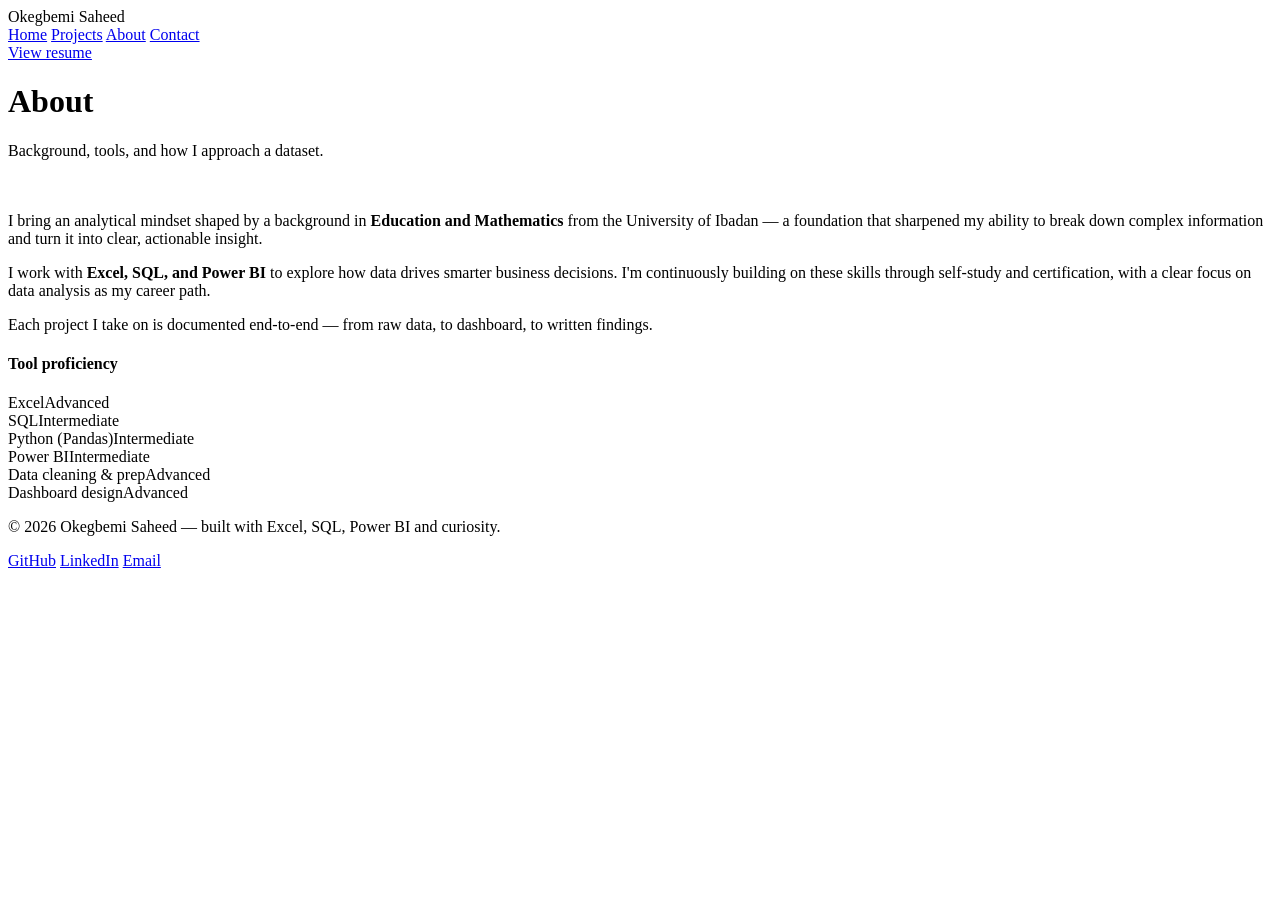
==== about.html @ 9b661058 "Add files via upload" ====
<!DOCTYPE html>
<html lang="en">
<head>
<meta charset="UTF-8" />
<meta name="viewport" content="width=device-width, initial-scale=1.0" />
<title>About — Okegbemi Saheed</title>
<link rel="icon" type="image/png" href="./profile.png">
<link rel="preconnect" href="https://fonts.googleapis.com">
<link href="https://fonts.googleapis.com/css2?family=Source+Serif+4:wght@500;600;700&family=Manrope:wght@400;500;600;700;800&display=swap" rel="stylesheet">
<link rel="stylesheet" href="./assets/styles.css">
</head>
<body>

<header>
  <nav>
    <div class="logo">Okegbemi Saheed</div>
    <div class="navlinks">
      <a href="./index.html">Home</a>
      <a href="./projects.html">Projects</a>
      <a href="./about.html" class="active">About</a>
      <a href="./contact.html">Contact</a>
    </div>
    <a href="./resume.pdf" class="btn-resume" target="_blank" rel="noopener">View resume</a>
  </nav>
</header>

<div class="page-header">
  <div class="wrap">
    <h1 class="serif">About</h1>
    <p>Background, tools, and how I approach a dataset.</p>
  </div>
</div>

<section class="section" style="padding-top:20px;">
  <div class="wrap">
    <div class="about-grid">
      <div class="about-text">
        <p>I bring an analytical mindset shaped by a background in <strong>Education and Mathematics</strong> from the University of Ibadan — a foundation that sharpened my ability to break down complex information and turn it into clear, actionable insight.</p>
        <p>I work with <strong>Excel, SQL, and Power BI</strong> to explore how data drives smarter business decisions. I'm continuously building on these skills through self-study and certification, with a clear focus on data analysis as my career path.</p>
        <p>Each project I take on is documented end-to-end — from raw data, to dashboard, to written findings.</p>
      </div>

      <div class="skills-box">
        <h4>Tool proficiency</h4>
        <div class="skill-row">
          <div class="top"><span>Excel</span><span>Advanced</span></div>
          <div class="bar"><i style="width:88%;"></i></div>
        </div>
        <div class="skill-row">
          <div class="top"><span>SQL</span><span>Intermediate</span></div>
          <div class="bar"><i style="width:65%;"></i></div>
        </div>
        <div class="skill-row">
          <div class="top"><span>Python (Pandas)</span><span>Intermediate</span></div>
          <div class="bar"><i style="width:60%;"></i></div>
        </div>
        <div class="skill-row">
          <div class="top"><span>Power BI</span><span>Intermediate</span></div>
          <div class="bar"><i style="width:60%;"></i></div>
        </div>
        <div class="skill-row">
          <div class="top"><span>Data cleaning & prep</span><span>Advanced</span></div>
          <div class="bar"><i style="width:85%;"></i></div>
        </div>
        <div class="skill-row">
          <div class="top"><span>Dashboard design</span><span>Advanced</span></div>
          <div class="bar"><i style="width:82%;"></i></div>
        </div>
      </div>
    </div>
  </div>
</section>

<footer>
  <div class="wrap footer-row">
    <p>© 2026 Okegbemi Saheed — built with Excel, SQL, Power BI and curiosity.</p>
    <div class="footer-links">
      <a href="https://github.com/saheed-okegbemi" target="_blank">GitHub</a>
      <a href="https://www.linkedin.com/in/okegbemi-saheed/" target="_blank">LinkedIn</a>
      <a href="mailto:saheedokegbemi3@gmail.com">Email</a>
    </div>
  </div>
</footer>

</body>
</html>
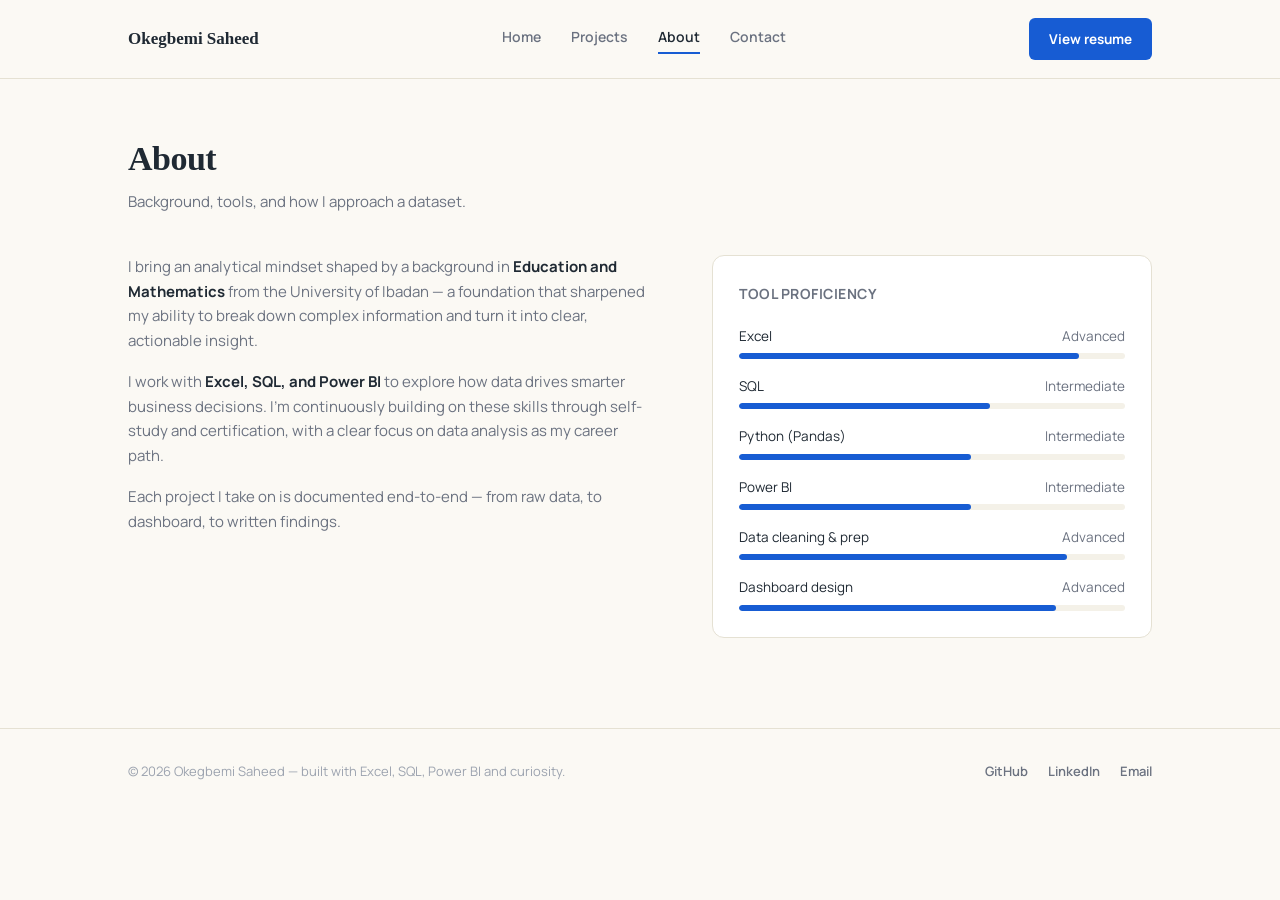
==== commit be1b114d: "Add files via upload" ====
--- a/about.html
+++ b/about.html
@@ -7,7 +7,7 @@
 <link rel="icon" type="image/png" href="./profile.png">
 <link rel="preconnect" href="https://fonts.googleapis.com">
 <link href="https://fonts.googleapis.com/css2?family=Source+Serif+4:wght@500;600;700&family=Manrope:wght@400;500;600;700;800&display=swap" rel="stylesheet">
-<link rel="stylesheet" href="./assets/styles.css">
+<link rel="stylesheet" href="./styles.css">
 </head>
 <body>
 
--- a/styles.css
+++ b/styles.css
@@ -0,0 +1,187 @@
+:root{
+  --bg: #FBF9F4;
+  --surface: #FFFFFF;
+  --surface-2: #F4F1E8;
+  --line: #E5E1D3;
+  --text: #1F2933;
+  --muted: #6B7280;
+  --muted-2: #9CA3AF;
+  --blue: #175CD3;
+  --blue-dark: #0C4A9E;
+  --blue-light: #EFF8FF;
+  --blue-line: #C7DDFB;
+  --green: #0F7A5C;
+  --green-light: #E7F5EF;
+  --amber: #B7791F;
+  --amber-light: #FDF2E0;
+}
+*{margin:0;padding:0;box-sizing:border-box;}
+html{scroll-behavior:smooth;}
+body{
+  background:var(--bg);
+  color:var(--text);
+  font-family:'Manrope',sans-serif;
+  line-height:1.65;
+}
+.serif{font-family:'Source Serif 4', Georgia, serif;}
+a{color:inherit; text-decoration:none;}
+.wrap{max-width:1080px; margin:0 auto; padding:0 28px;}
+img{max-width:100%; display:block;}
+
+/* NAV */
+header{
+  position:sticky; top:0; z-index:50;
+  background:rgba(251,249,244,0.9);
+  backdrop-filter:blur(8px);
+  border-bottom:1px solid var(--line);
+}
+nav{display:flex; align-items:center; justify-content:space-between; padding:18px 28px; max-width:1080px; margin:0 auto;}
+.logo{font-family:'Source Serif 4', Georgia, serif; font-weight:600; font-size:17px; color:var(--text);}
+.navlinks{display:flex; gap:30px; align-items:center;}
+.navlinks a{color:var(--muted); font-size:14px; font-weight:600; transition:color .2s; padding-bottom:4px; border-bottom:2px solid transparent;}
+.navlinks a:hover{color:var(--text);}
+.navlinks a.active{color:var(--text); border-bottom-color:var(--blue);}
+.btn-resume{
+  background:var(--blue); color:#fff; padding:10px 20px; border-radius:6px;
+  font-size:13.5px; font-weight:700;
+}
+.btn-resume:hover{background:var(--blue-dark);}
+.navtoggle{display:none;}
+@media (max-width:760px){
+  .navlinks{display:none;}
+}
+
+/* BUTTONS */
+.btn-primary{
+  display:inline-flex; align-items:center; gap:6px;
+  background:var(--blue); color:#fff; padding:12px 22px; border-radius:6px;
+  font-size:14px; font-weight:700;
+}
+.btn-primary:hover{background:var(--blue-dark);}
+.btn-outline{
+  display:inline-flex; align-items:center; gap:6px;
+  background:transparent; color:var(--text); border:1.5px solid var(--line); padding:12px 22px; border-radius:6px;
+  font-size:14px; font-weight:700;
+}
+.btn-outline:hover{border-color:var(--muted-2);}
+
+/* HERO */
+.hero{padding:90px 0 70px;}
+.eyebrow{
+  display:inline-flex; align-items:center; gap:8px;
+  font-size:12.5px; font-weight:700; color:var(--green);
+  background:var(--green-light); border:1px solid rgba(15,122,92,0.2);
+  padding:6px 14px; border-radius:100px; margin-bottom:26px;
+}
+.eyebrow .dot{width:6px; height:6px; border-radius:50%; background:var(--green);}
+.hero-grid{display:grid; grid-template-columns:1.3fr 0.7fr; gap:48px; align-items:center;}
+h1{font-family:'Source Serif 4', Georgia, serif; font-weight:600; font-size:44px; line-height:1.2; letter-spacing:-0.5px; margin-bottom:20px;}
+h1 .accent{color:var(--blue);}
+.lede{font-size:16.5px; color:var(--muted); max-width:480px; margin-bottom:32px;}
+.hero-ctas{display:flex; gap:14px; flex-wrap:wrap;}
+.photo-frame{
+  aspect-ratio:1; border-radius:14px; overflow:hidden; background:var(--surface-2);
+  border:1px solid var(--line); display:flex; align-items:center; justify-content:center;
+}
+.photo-frame img{width:100%; height:100%; object-fit:cover;}
+.photo-fallback{display:none; text-align:center; color:var(--muted-2); font-size:13px; font-weight:600;}
+.photo-frame.no-photo img{display:none;}
+.photo-frame.no-photo .photo-fallback{display:block;}
+
+.hero-stats{
+  display:grid; grid-template-columns:repeat(4,1fr); gap:1px;
+  background:var(--line); border:1px solid var(--line); border-radius:10px; overflow:hidden; margin-top:56px;
+}
+.stat{background:var(--surface); padding:20px 18px;}
+.stat .n{font-family:'Source Serif 4', Georgia, serif; font-size:28px; font-weight:600; color:var(--blue);}
+.stat .l{font-size:12.5px; color:var(--muted); margin-top:4px;}
+@media (max-width:760px){
+  .hero-grid{grid-template-columns:1fr;}
+  .photo-frame{max-width:220px; margin:0 auto;}
+  .hero-stats{grid-template-columns:repeat(2,1fr);}
+  h1{font-size:32px;}
+}
+
+/* SECTIONS */
+.section{padding:70px 0;}
+.section-head{margin-bottom:36px;}
+.section-head h2{font-family:'Source Serif 4', Georgia, serif; font-size:28px; font-weight:600; margin-bottom:8px;}
+.section-head p{color:var(--muted); font-size:15px;}
+.section-tag{
+  font-size:12px; font-weight:700; color:var(--blue); text-transform:uppercase; letter-spacing:0.6px;
+  margin-bottom:10px;
+}
+
+/* ABOUT */
+.about-grid{display:grid; grid-template-columns:1.2fr 1fr; gap:56px;}
+.about-text p{color:var(--muted); margin-bottom:16px; font-size:15px;}
+.about-text strong{color:var(--text);}
+.skills-box{background:var(--surface); border:1px solid var(--line); border-radius:12px; padding:26px;}
+.skills-box h4{font-size:14px; margin-bottom:20px; color:var(--muted); text-transform:uppercase; letter-spacing:0.5px; font-weight:700;}
+.skill-row{margin-bottom:16px;}
+.skill-row:last-child{margin-bottom:0;}
+.skill-row .top{display:flex; justify-content:space-between; font-size:13.5px; margin-bottom:6px;}
+.skill-row .top span:last-child{color:var(--muted);}
+.bar{height:6px; background:var(--surface-2); border-radius:3px; overflow:hidden;}
+.bar i{display:block; height:100%; border-radius:3px; background:var(--blue);}
+@media (max-width:760px){ .about-grid{grid-template-columns:1fr;} }
+
+/* PROJECTS */
+.project-grid{display:grid; grid-template-columns:repeat(2,1fr); gap:20px;}
+@media (max-width:760px){ .project-grid{grid-template-columns:1fr;} }
+
+.card{
+  border:1px solid var(--line); border-radius:12px; background:var(--surface);
+  padding:24px; display:flex; flex-direction:column; gap:14px; transition:box-shadow .2s, transform .2s;
+}
+.card:hover{transform:translateY(-3px); box-shadow:0 6px 20px rgba(23,92,211,0.08);}
+.card.featured{border-color:var(--blue-line); background:linear-gradient(180deg, var(--blue-light) 0%, var(--surface) 55%);}
+.card-top{display:flex; justify-content:space-between; align-items:flex-start;}
+.card-num{font-size:12px; font-weight:700; color:var(--muted-2);}
+.status{
+  font-size:10.5px; padding:4px 10px; border-radius:100px;
+  text-transform:uppercase; letter-spacing:0.5px; font-weight:700;
+}
+.status.done{background:var(--green-light); color:var(--green);}
+.status.pending{background:var(--surface-2); color:var(--muted);}
+
+.card h3{font-family:'Source Serif 4', Georgia, serif; font-size:19px; font-weight:600; letter-spacing:-0.2px;}
+.card p.desc{font-size:13.5px; color:var(--muted); flex-grow:1;}
+
+.tag-row{display:flex; gap:6px; flex-wrap:wrap;}
+.tag{
+  font-size:10.5px; font-weight:700; padding:4px 9px; border-radius:5px;
+  background:var(--surface-2); color:var(--muted);
+}
+.tag.domain{color:var(--blue); background:var(--blue-light);}
+
+.card-links{display:flex; gap:10px; flex-wrap:wrap; margin-top:4px;}
+.card-links a{
+  font-size:12.5px; font-weight:700; padding:9px 14px; border-radius:6px;
+}
+.card-links a.link-primary{background:var(--blue); color:#fff;}
+.card-links a.link-primary:hover{background:var(--blue-dark);}
+.card-links a.link-secondary{background:var(--surface-2); color:var(--text);}
+.card-links a.link-secondary:hover{background:var(--line);}
+
+/* CONTACT */
+.contact-box{
+  border:1px solid var(--line); border-radius:16px; padding:56px 40px; text-align:center;
+  background:linear-gradient(180deg, var(--blue-light) 0%, var(--surface) 65%);
+}
+.contact-box h2{font-family:'Source Serif 4', Georgia, serif; font-size:30px; font-weight:600; margin-bottom:14px;}
+.contact-box p{color:var(--muted); margin-bottom:30px;}
+.contact-links{display:flex; gap:14px; justify-content:center; flex-wrap:wrap;}
+
+/* FOOTER */
+footer{border-top:1px solid var(--line); padding:32px 0; margin-top:20px;}
+.footer-row{display:flex; justify-content:space-between; align-items:center; flex-wrap:wrap; gap:12px;}
+.footer-row p{font-size:13px; color:var(--muted-2);}
+.footer-links{display:flex; gap:20px;}
+.footer-links a{font-size:13px; color:var(--muted); font-weight:600;}
+.footer-links a:hover{color:var(--text);}
+
+/* PAGE HEADER (non-home pages) */
+.page-header{padding:60px 0 20px;}
+.page-header h1{font-size:34px; margin-bottom:10px;}
+.page-header p{color:var(--muted); font-size:15px; max-width:560px;}
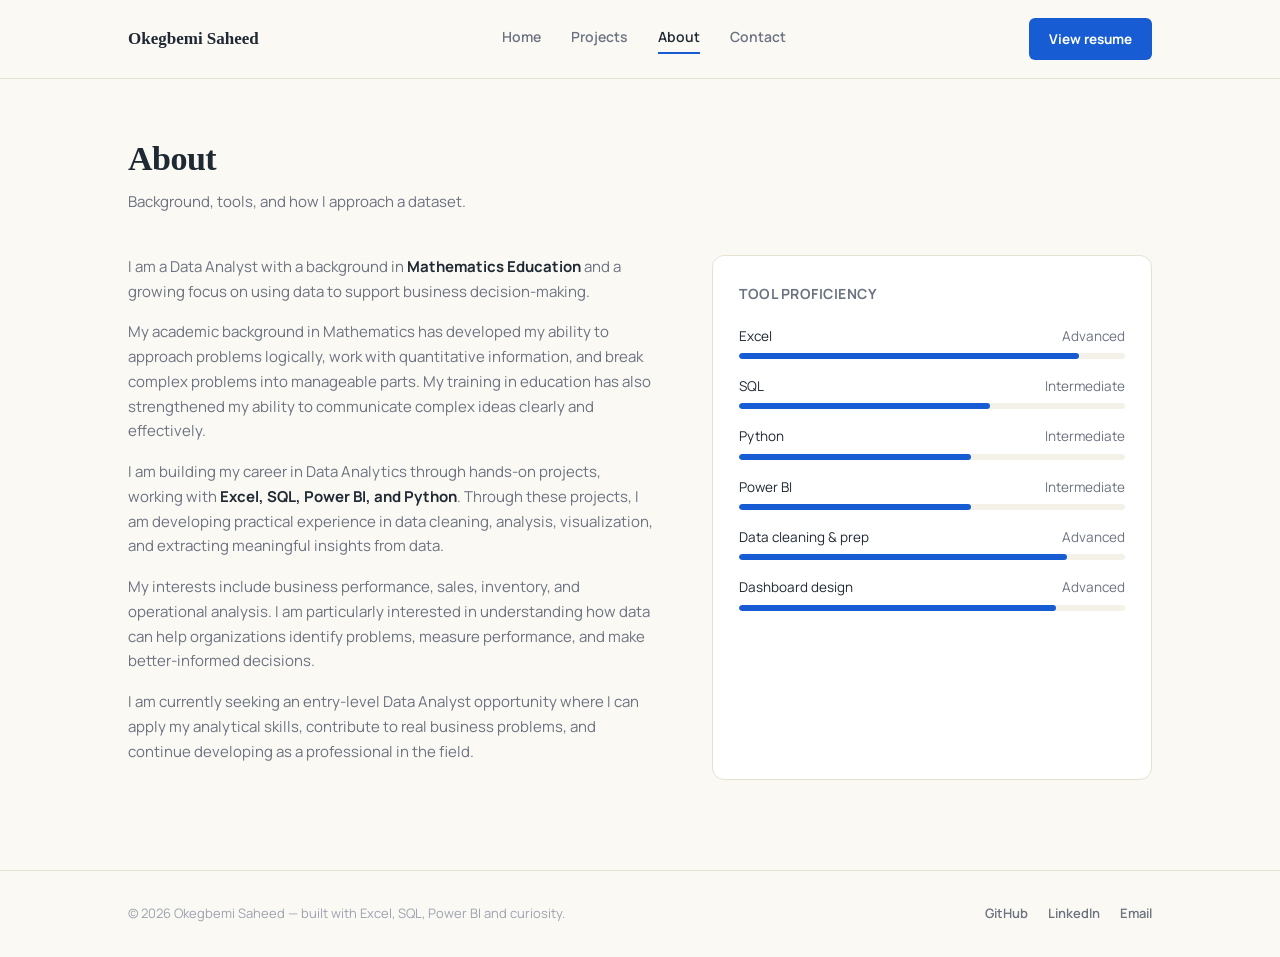
==== commit 62847bfe: "Add files via upload" ====
--- a/about.html
+++ b/about.html
@@ -35,9 +35,11 @@
   <div class="wrap">
     <div class="about-grid">
       <div class="about-text">
-        <p>I bring an analytical mindset shaped by a background in <strong>Education and Mathematics</strong> from the University of Ibadan — a foundation that sharpened my ability to break down complex information and turn it into clear, actionable insight.</p>
-        <p>I work with <strong>Excel, SQL, and Power BI</strong> to explore how data drives smarter business decisions. I'm continuously building on these skills through self-study and certification, with a clear focus on data analysis as my career path.</p>
-        <p>Each project I take on is documented end-to-end — from raw data, to dashboard, to written findings.</p>
+        <p>I am a Data Analyst with a background in <strong>Mathematics Education</strong> and a growing focus on using data to support business decision-making.</p>
+        <p>My academic background in Mathematics has developed my ability to approach problems logically, work with quantitative information, and break complex problems into manageable parts. My training in education has also strengthened my ability to communicate complex ideas clearly and effectively.</p>
+        <p>I am building my career in Data Analytics through hands-on projects, working with <strong>Excel, SQL, Power BI, and Python</strong>. Through these projects, I am developing practical experience in data cleaning, analysis, visualization, and extracting meaningful insights from data.</p>
+        <p>My interests include business performance, sales, inventory, and operational analysis. I am particularly interested in understanding how data can help organizations identify problems, measure performance, and make better-informed decisions.</p>
+        <p>I am currently seeking an entry-level Data Analyst opportunity where I can apply my analytical skills, contribute to real business problems, and continue developing as a professional in the field.</p>
       </div>
 
       <div class="skills-box">
@@ -51,7 +53,7 @@
           <div class="bar"><i style="width:65%;"></i></div>
         </div>
         <div class="skill-row">
-          <div class="top"><span>Python (Pandas)</span><span>Intermediate</span></div>
+          <div class="top"><span>Python</span><span>Intermediate</span></div>
           <div class="bar"><i style="width:60%;"></i></div>
         </div>
         <div class="skill-row">
--- a/styles.css
+++ b/styles.css
@@ -60,10 +60,10 @@
 .btn-primary:hover{background:var(--blue-dark);}
 .btn-outline{
   display:inline-flex; align-items:center; gap:6px;
-  background:transparent; color:var(--text); border:1.5px solid var(--line); padding:12px 22px; border-radius:6px;
+  background:transparent; color:var(--blue); border:1.5px solid var(--blue-line); padding:12px 22px; border-radius:6px;
   font-size:14px; font-weight:700;
 }
-.btn-outline:hover{border-color:var(--muted-2);}
+.btn-outline:hover{border-color:var(--blue); background:var(--blue-light);}
 
 /* HERO */
 .hero{padding:90px 0 70px;}
@@ -135,7 +135,7 @@
   padding:24px; display:flex; flex-direction:column; gap:14px; transition:box-shadow .2s, transform .2s;
 }
 .card:hover{transform:translateY(-3px); box-shadow:0 6px 20px rgba(23,92,211,0.08);}
-.card.featured{border-color:var(--blue-line); background:linear-gradient(180deg, var(--blue-light) 0%, var(--surface) 55%);}
+.card.featured{border-color:var(--blue-line); background:var(--surface); box-shadow:0 0 0 1px var(--blue-line), 0 12px 32px rgba(23,92,211,0.10);}
 .card-top{display:flex; justify-content:space-between; align-items:flex-start;}
 .card-num{font-size:12px; font-weight:700; color:var(--muted-2);}
 .status{
@@ -161,13 +161,13 @@
 }
 .card-links a.link-primary{background:var(--blue); color:#fff;}
 .card-links a.link-primary:hover{background:var(--blue-dark);}
-.card-links a.link-secondary{background:var(--surface-2); color:var(--text);}
-.card-links a.link-secondary:hover{background:var(--line);}
+.card-links a.link-secondary{background:var(--blue-light); color:var(--blue);}
+.card-links a.link-secondary:hover{background:var(--blue-line);}
 
 /* CONTACT */
 .contact-box{
-  border:1px solid var(--line); border-radius:16px; padding:56px 40px; text-align:center;
-  background:linear-gradient(180deg, var(--blue-light) 0%, var(--surface) 65%);
+  border:1px solid var(--blue-line); border-radius:16px; padding:56px 40px; text-align:center;
+  background:var(--surface); box-shadow:0 0 0 1px var(--blue-line), 0 16px 40px rgba(23,92,211,0.10);
 }
 .contact-box h2{font-family:'Source Serif 4', Georgia, serif; font-size:30px; font-weight:600; margin-bottom:14px;}
 .contact-box p{color:var(--muted); margin-bottom:30px;}
